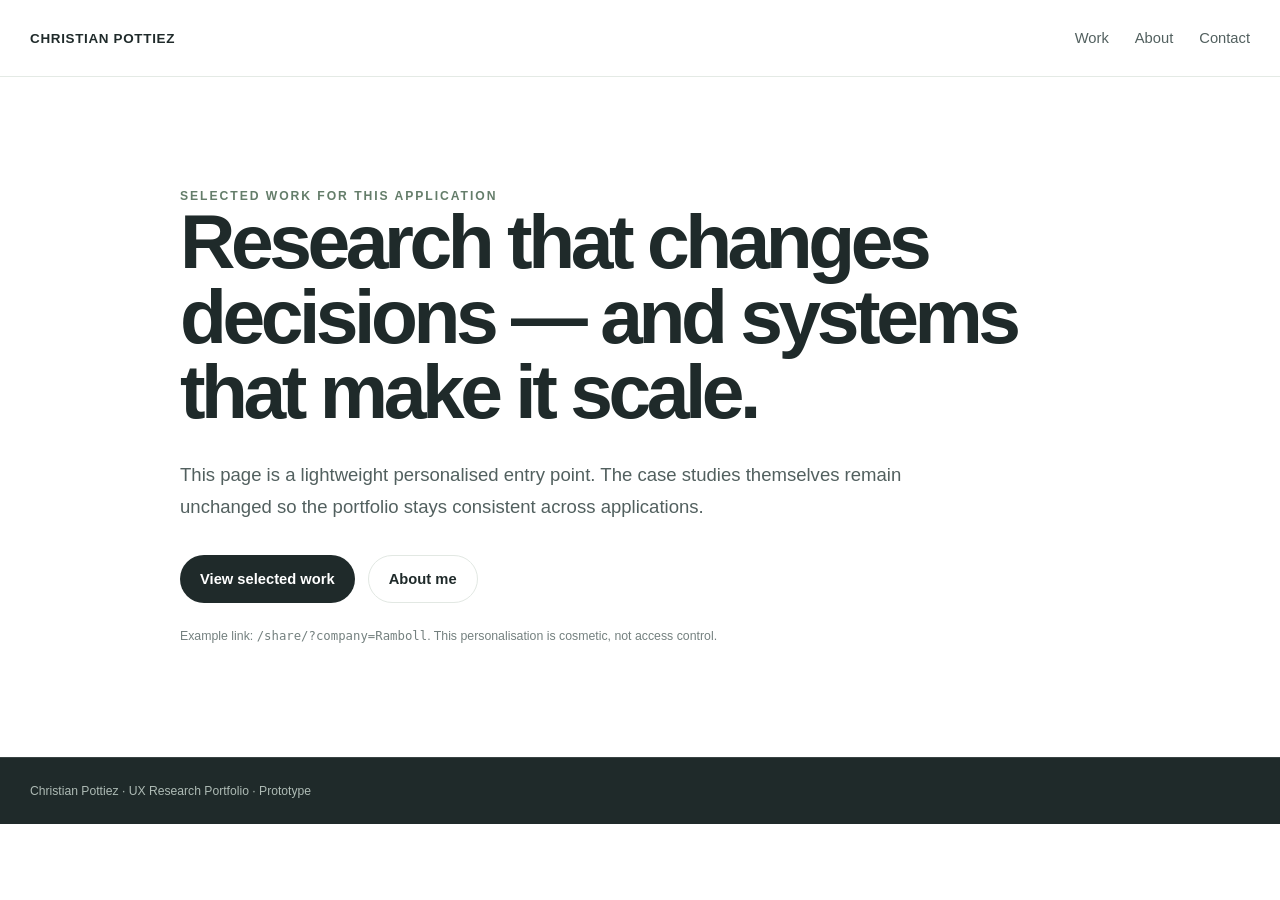
==== share/index.html @ 921a6a71 "Initial portfolio website" ====
<!doctype html><html lang="en"><head>
<meta charset="utf-8"><meta name="viewport" content="width=device-width, initial-scale=1">
<meta name="robots" content="noindex,nofollow">
<title>Selected work — Christian Pottiez</title>
<link rel="icon" href="../assets/icons/favicon.svg" type="image/svg+xml">
<link rel="stylesheet" href="../assets/css/styles.css">
</head>
<body><header class="nav"><div class="wrap nav-inner">
<a class="brand" href="../index.html">Christian Pottiez</a>
<nav class="nav-links"><a href="../index.html#work">Work</a><a href="../index.html#about">About</a><a href="../index.html#contact">Contact</a></nav>
</div></header>
<main><section class="hero"><div class="wrap" style="max-width:920px">
<div class="eyebrow">Selected work for <span data-company>this application</span></div>
<h1 style="font-size:clamp(3rem,6vw,5.6rem)">Research that changes decisions — and systems that make it scale.</h1>
<p class="hero-copy">This page is a lightweight personalised entry point. The case studies themselves remain unchanged so the portfolio stays consistent across applications.</p>
<div class="button-row"><a class="btn btn-dark" href="../index.html#work">View selected work</a><a class="btn btn-light" href="../index.html#about">About me</a></div>
<p class="confidential">Example link: <code>/share/?company=Ramboll</code>. This personalisation is cosmetic, not access control.</p>
</div></section></main><footer class="footer"><div class="wrap">Christian Pottiez · UX Research Portfolio · Prototype</div></footer><script src="../assets/js/main.js"></script></body></html>
---- assets/css/styles.css ----
:root{
  --ink:#1f2a2a; --slate:#52605f; --muted:#74807f;
  --sage:#647d6a; --sage-2:#778f7d; --sage-soft:#e8eee9; --sage-bg:#f4f7f4;
  --line:#e2e8e3; --white:#fff; --max:1220px; --radius:26px;
  --shadow:0 22px 60px rgba(31,42,42,.075);
}
*{box-sizing:border-box}
html{scroll-behavior:smooth}
body{margin:0;background:#fff;color:var(--ink);font-family:Inter,ui-sans-serif,-apple-system,BlinkMacSystemFont,"Segoe UI",Roboto,Helvetica,Arial,sans-serif;-webkit-font-smoothing:antialiased}
img{max-width:100%;display:block} a{color:inherit}
.wrap{width:min(calc(100% - 48px),var(--max));margin:0 auto}
.nav{position:sticky;top:0;z-index:50;background:rgba(255,255,255,.9);backdrop-filter:blur(16px);border-bottom:1px solid rgba(226,232,227,.9)}
.nav-inner{height:76px;display:flex;justify-content:space-between;align-items:center;gap:24px}
.brand{text-decoration:none;text-transform:uppercase;font-weight:750;letter-spacing:.05em;font-size:.84rem}
.nav-links{display:flex;align-items:center;gap:26px}.nav-links a{text-decoration:none;color:var(--slate);font-size:.92rem}.nav-links a:hover{color:var(--ink)}
.eyebrow{font-size:.76rem;line-height:1.2;text-transform:uppercase;letter-spacing:.16em;color:var(--sage);font-weight:760}
.hero{padding:112px 0 98px}.hero-grid{display:grid;grid-template-columns:1.18fr .82fr;gap:72px;align-items:center}
h1{font-size:clamp(3.1rem,6vw,6.25rem);line-height:.98;letter-spacing:-.058em;margin:0}
.hero-copy{font-size:1.16rem;color:var(--slate);line-height:1.72;max-width:760px;margin:30px 0 32px}
.hero-art{min-height:430px;border:1px solid var(--line);border-radius:38px;background:linear-gradient(145deg,var(--sage-bg),#fff);box-shadow:var(--shadow);position:relative;overflow:hidden}
.hero-art:before,.hero-art:after{content:"";position:absolute;border:1px solid #c9d4ca;border-radius:50%}
.hero-art:before{width:330px;height:330px;right:-50px;top:55px}.hero-art:after{width:230px;height:230px;left:38px;bottom:-26px}
.dot{position:absolute;width:18px;height:18px;border-radius:50%;background:var(--sage-2);box-shadow:0 0 0 11px rgba(119,143,125,.11)}
.d1{left:72px;top:88px}.d2{right:110px;top:125px}.d3{left:165px;bottom:112px}.d4{right:80px;bottom:76px}
.hero-art-label{position:absolute;left:42px;right:42px;bottom:38px;color:var(--slate);font-size:.86rem;line-height:1.55}
.button-row{display:flex;gap:13px;flex-wrap:wrap}.btn{display:inline-flex;min-height:48px;align-items:center;justify-content:center;padding:0 20px;border-radius:999px;text-decoration:none;font-weight:680;font-size:.92rem}
.btn-dark{background:var(--ink);color:#fff}.btn-light{border:1px solid var(--line);background:#fff}
.section{padding:110px 0;border-top:1px solid var(--line)}
.section-head{display:flex;justify-content:space-between;align-items:end;gap:42px;margin-bottom:54px}
.section-head h2,.display{font-size:clamp(2.3rem,4vw,4rem);line-height:1;letter-spacing:-.047em;margin:0}
.section-head p{max-width:540px;margin:0;color:var(--slate);line-height:1.68}
.case-grid{display:grid;grid-template-columns:1fr 1fr;gap:26px}
.case-card{min-height:405px;padding:34px;border:1px solid var(--line);border-radius:var(--radius);text-decoration:none;display:flex;flex-direction:column;justify-content:space-between;background:linear-gradient(180deg,#fff 0%,var(--sage-bg) 160%);transition:.2s ease}
.case-card:hover{transform:translateY(-4px);box-shadow:var(--shadow);border-color:#c9d4ca}
.case-top{display:flex;align-items:flex-start;justify-content:space-between;gap:18px}.case-no{font-size:.73rem;letter-spacing:.15em;color:var(--sage);font-weight:760}.case-icon{width:48px;height:48px}
.case-card h3{font-size:2.08rem;line-height:1.06;letter-spacing:-.037em;margin:28px 0 16px}.case-card p{margin:0;color:var(--slate);line-height:1.67;max-width:560px}
.tags{display:flex;flex-wrap:wrap;gap:8px;margin-top:30px}.tag{border:1px solid var(--line);background:#fff;border-radius:999px;padding:8px 10px;font-size:.74rem;color:var(--slate)}
.note{font-size:.77rem;color:var(--muted);line-height:1.55;margin-top:32px}
.how-grid{display:grid;grid-template-columns:repeat(3,1fr)}.how{padding:34px 32px;border-left:1px solid #c9d4ca}.how:first-child{border-left:0}
.how img{width:48px;height:48px;margin-bottom:22px}.how .n{font-size:.72rem;color:var(--sage);font-weight:760;letter-spacing:.15em}.how h3{font-size:1.75rem;letter-spacing:-.03em;margin:26px 0 12px}.how p{margin:0;color:var(--slate);line-height:1.67}
.about-grid{display:grid;grid-template-columns:.72fr 1.28fr;gap:76px;align-items:start}.portrait{border-radius:32px;border:1px solid var(--line);background:var(--sage-bg)}
.about h2{font-size:clamp(2.5rem,4vw,4.2rem);line-height:1;letter-spacing:-.05em;margin:0 0 32px}.about p{font-size:1.07rem;color:var(--slate);line-height:1.78;margin:0 0 20px}
.contact{padding:100px 0;background:var(--ink);color:#fff}.contact-grid{display:grid;grid-template-columns:1.2fr .8fr;gap:62px;align-items:end}.contact h2{font-size:clamp(2.6rem,5vw,5rem);line-height:1;letter-spacing:-.052em;margin:0}.contact p{color:#cad4ce;line-height:1.7;margin:0}
.footer{padding:26px 0;background:var(--ink);border-top:1px solid rgba(255,255,255,.12);color:#aebbb5;font-size:.76rem}

.case-hero{padding:102px 0 72px}.case-hero h1{max-width:1030px}.case-lede{font-size:1.16rem;line-height:1.72;color:var(--slate);max-width:830px;margin:30px 0 0}
.meta-grid{display:grid;grid-template-columns:repeat(3,1fr);gap:18px;margin-top:52px}.meta{padding:22px 24px;background:var(--sage-bg);border-radius:20px}.meta strong{display:block;font-size:.72rem;text-transform:uppercase;letter-spacing:.13em;color:var(--sage);margin-bottom:8px}.meta span{font-size:.92rem;color:var(--slate);line-height:1.5}
.case-section{padding:92px 0;border-top:1px solid var(--line)}.split{display:grid;grid-template-columns:.68fr 1.32fr;gap:74px;align-items:start}.split h2{font-size:2rem;letter-spacing:-.035em;margin:0}
.body p{font-size:1.02rem;line-height:1.78;color:var(--slate);margin:0 0 18px}.body h3{font-size:1.55rem;letter-spacing:-.03em;margin:34px 0 12px}.body ul{margin:14px 0 0;padding-left:20px;color:var(--slate);line-height:1.72}
.visual{margin-top:30px;border:1px solid var(--line);border-radius:28px;background:var(--sage-bg);padding:26px}.visual img{width:100%;border-radius:18px}
.kpi-grid{display:grid;grid-template-columns:repeat(3,1fr);gap:18px}.kpi{padding:28px;border:1px solid var(--line);border-radius:22px;background:#fff}.kpi .big{font-size:2.5rem;font-weight:760;letter-spacing:-.05em}.kpi p{font-size:.92rem;line-height:1.55;color:var(--slate);margin:8px 0 0}
.pill-row{display:flex;flex-wrap:wrap;gap:10px}.pill{padding:10px 13px;border-radius:999px;background:var(--sage-bg);border:1px solid var(--line);font-size:.8rem;color:var(--slate)}
.flow-list{display:grid;gap:14px}.flow-item{display:grid;grid-template-columns:44px 1fr;gap:14px;align-items:start}.flow-item img{width:38px;height:38px}.flow-item strong{display:block;margin-bottom:4px}.flow-item p{margin:0;color:var(--slate);font-size:.94rem;line-height:1.6}
.evidence-grid{display:grid;grid-template-columns:repeat(3,1fr);gap:18px}.evidence{border:1px solid var(--line);border-radius:22px;overflow:hidden;background:#fff}.evidence img{width:100%}.evidence .copy{padding:18px}.evidence .copy strong{display:block;margin-bottom:6px}.evidence .copy p{margin:0;color:var(--slate);font-size:.86rem;line-height:1.55}
.callout{padding:34px;border-radius:24px;background:var(--sage-soft);border:1px solid #cbd8cd}.callout strong{font-size:1.2rem;display:block;margin-bottom:10px}.callout p{margin:0;color:var(--slate);line-height:1.7}
.next{padding:70px 0;border-top:1px solid var(--line)}.next a{text-decoration:none;display:flex;justify-content:space-between;align-items:center;gap:30px;padding:26px 0}.next span{color:var(--sage);text-transform:uppercase;letter-spacing:.14em;font-size:.72rem;font-weight:760}.next strong{font-size:1.6rem;letter-spacing:-.03em}
.confidential{font-size:.77rem;color:var(--muted);line-height:1.55;margin-top:24px}

@media(max-width:920px){
  .hero-grid,.about-grid,.contact-grid,.split{grid-template-columns:1fr}
  .hero{padding-top:76px}.hero-art{min-height:320px}.case-grid{grid-template-columns:1fr}
  .how-grid{grid-template-columns:1fr}.how{border-left:0;border-top:1px solid #c9d4ca}.how:first-child{border-top:0}
  .section-head{display:block}.section-head p{margin-top:22px}
  .meta-grid,.kpi-grid,.evidence-grid{grid-template-columns:1fr}
}
@media(max-width:620px){
  .wrap{width:min(calc(100% - 28px),var(--max))}.nav-inner{height:68px}.nav-links{gap:14px}.nav-links a:nth-child(2){display:none}
  h1{font-size:3.2rem}.hero{padding:64px 0 76px}.section,.case-section{padding:78px 0}.case-card{min-height:340px;padding:26px}
}
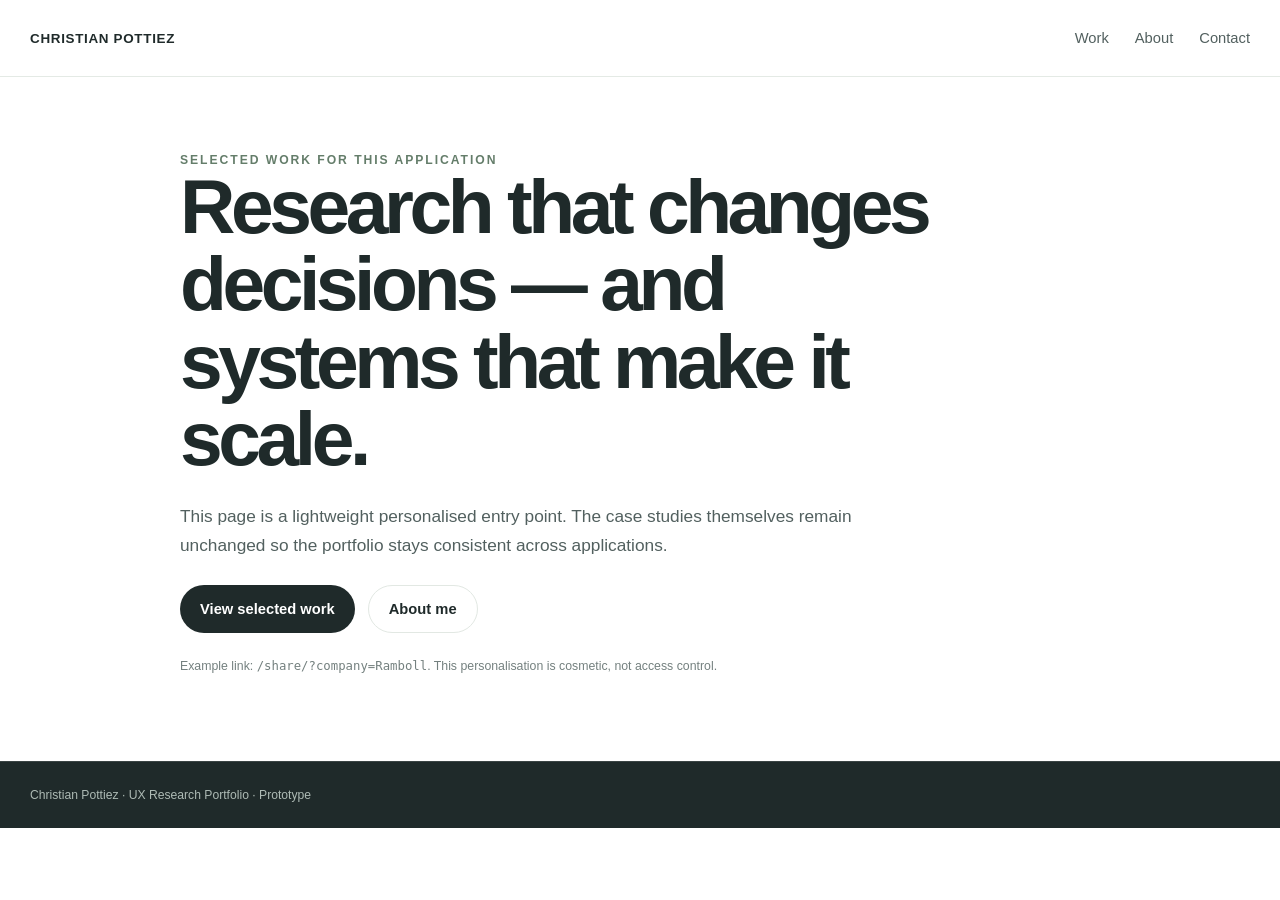
==== commit 6478a5c3: "Bust stylesheet cache" ====
--- a/share/index.html
+++ b/share/index.html
@@ -3,7 +3,7 @@
 <meta name="robots" content="noindex,nofollow">
 <title>Selected work — Christian Pottiez</title>
 <link rel="icon" href="../assets/icons/favicon.svg" type="image/svg+xml">
-<link rel="stylesheet" href="../assets/css/styles.css">
+<link rel="stylesheet" href="../assets/css/styles.css?v=20260906-1">
 </head>
 <body><header class="nav"><div class="wrap nav-inner">
 <a class="brand" href="../index.html">Christian Pottiez</a>
@@ -15,4 +15,4 @@
 <p class="hero-copy">This page is a lightweight personalised entry point. The case studies themselves remain unchanged so the portfolio stays consistent across applications.</p>
 <div class="button-row"><a class="btn btn-dark" href="../index.html#work">View selected work</a><a class="btn btn-light" href="../index.html#about">About me</a></div>
 <p class="confidential">Example link: <code>/share/?company=Ramboll</code>. This personalisation is cosmetic, not access control.</p>
-</div></section></main><footer class="footer"><div class="wrap">Christian Pottiez · UX Research Portfolio · Prototype</div></footer><script src="../assets/js/main.js"></script></body></html>+</div></section></main><footer class="footer"><div class="wrap">Christian Pottiez · UX Research Portfolio · Prototype</div></footer><script src="../assets/js/main.js"></script></body></html>
--- a/assets/css/styles.css
+++ b/assets/css/styles.css
@@ -15,15 +15,22 @@
 .brand{text-decoration:none;text-transform:uppercase;font-weight:750;letter-spacing:.05em;font-size:.84rem}
 .nav-links{display:flex;align-items:center;gap:26px}.nav-links a{text-decoration:none;color:var(--slate);font-size:.92rem}.nav-links a:hover{color:var(--ink)}
 .eyebrow{font-size:.76rem;line-height:1.2;text-transform:uppercase;letter-spacing:.16em;color:var(--sage);font-weight:760}
-.hero{padding:112px 0 98px}.hero-grid{display:grid;grid-template-columns:1.18fr .82fr;gap:72px;align-items:center}
+.hero{padding:76px 0 72px}.hero-grid{display:grid;grid-template-columns:minmax(0,1.28fr) minmax(400px,.72fr);gap:58px;align-items:center}
 h1{font-size:clamp(3.1rem,6vw,6.25rem);line-height:.98;letter-spacing:-.058em;margin:0}
-.hero-copy{font-size:1.16rem;color:var(--slate);line-height:1.72;max-width:760px;margin:30px 0 32px}
-.hero-art{min-height:430px;border:1px solid var(--line);border-radius:38px;background:linear-gradient(145deg,var(--sage-bg),#fff);box-shadow:var(--shadow);position:relative;overflow:hidden}
-.hero-art:before,.hero-art:after{content:"";position:absolute;border:1px solid #c9d4ca;border-radius:50%}
-.hero-art:before{width:330px;height:330px;right:-50px;top:55px}.hero-art:after{width:230px;height:230px;left:38px;bottom:-26px}
-.dot{position:absolute;width:18px;height:18px;border-radius:50%;background:var(--sage-2);box-shadow:0 0 0 11px rgba(119,143,125,.11)}
-.d1{left:72px;top:88px}.d2{right:110px;top:125px}.d3{left:165px;bottom:112px}.d4{right:80px;bottom:76px}
-.hero-art-label{position:absolute;left:42px;right:42px;bottom:38px;color:var(--slate);font-size:.86rem;line-height:1.55}
+.hero h1{font-size:clamp(3.75rem,4.75vw,4.35rem);line-height:1.01;max-width:750px}
+.hero-copy{font-size:1.08rem;color:var(--slate);line-height:1.66;max-width:700px;margin:24px 0 26px}
+.hero-art{min-height:486px;border:1px solid var(--line);border-radius:38px;background:radial-gradient(circle at 68% 36%,rgba(232,238,233,.3),transparent 32%),linear-gradient(145deg,var(--sage-bg),#fff);box-shadow:var(--shadow);position:relative;overflow:hidden;padding:32px}
+.hero-art:before{content:"";position:absolute;width:360px;height:360px;border:1px solid rgba(100,125,106,.16);border-radius:50%;left:50%;top:48%;transform:translate(-50%,-50%)}
+.hero-art-kicker{position:relative;z-index:2;font-size:.68rem;line-height:1;text-transform:uppercase;letter-spacing:.16em;color:var(--sage);font-weight:760}
+.hero-system{position:absolute;inset:74px 26px 76px}
+.system-core{position:absolute;left:50%;top:50%;transform:translate(-50%,-50%);width:142px;height:142px;border-radius:50%;display:flex;flex-direction:column;align-items:center;justify-content:center;text-align:center;background:var(--ink);color:#fff;box-shadow:0 18px 40px rgba(31,42,42,.2);z-index:3}
+.system-core span{font-size:.62rem;letter-spacing:.18em;color:#bfcfc4;margin-bottom:8px}.system-core strong{font-size:1.08rem;line-height:1.15;letter-spacing:-.02em}
+.system-node{position:absolute;width:132px;padding:14px 15px;border:1px solid #d7e0d8;border-radius:16px;background:rgba(255,255,255,.94);box-shadow:0 10px 28px rgba(31,42,42,.08);z-index:2}
+.system-node span{display:block;font-size:.58rem;letter-spacing:.14em;color:var(--sage);font-weight:760;margin-bottom:8px}.system-node strong{display:block;font-size:.83rem}.system-node small{display:block;font-size:.68rem;color:var(--muted);margin-top:3px}
+.node-research{left:0;top:16px}.node-decisions{right:0;top:92px}.node-scale{left:12px;bottom:0}
+.system-line{position:absolute;height:1px;background:#aebfb1;transform-origin:left center;z-index:1}.line-1{width:128px;left:101px;top:80px;transform:rotate(27deg)}.line-2{width:118px;left:57%;top:50%;transform:rotate(-20deg)}.line-3{width:126px;left:103px;bottom:76px;transform:rotate(-26deg)}
+.system-line:after{content:"";position:absolute;right:-1px;top:-3px;width:7px;height:7px;border-radius:50%;background:var(--sage-2)}
+.hero-art-label{position:absolute;left:32px;right:32px;bottom:27px;color:var(--slate);font-size:.8rem;line-height:1.5;border-top:1px solid var(--line);padding-top:16px}
 .button-row{display:flex;gap:13px;flex-wrap:wrap}.btn{display:inline-flex;min-height:48px;align-items:center;justify-content:center;padding:0 20px;border-radius:999px;text-decoration:none;font-weight:680;font-size:.92rem}
 .btn-dark{background:var(--ink);color:#fff}.btn-light{border:1px solid var(--line);background:#fff}
 .section{padding:110px 0;border-top:1px solid var(--line)}
@@ -59,12 +66,12 @@
 
 @media(max-width:920px){
   .hero-grid,.about-grid,.contact-grid,.split{grid-template-columns:1fr}
-  .hero{padding-top:76px}.hero-art{min-height:320px}.case-grid{grid-template-columns:1fr}
+  .hero{padding-top:68px}.hero h1{max-width:780px}.hero-art{min-height:430px}.case-grid{grid-template-columns:1fr}
   .how-grid{grid-template-columns:1fr}.how{border-left:0;border-top:1px solid #c9d4ca}.how:first-child{border-top:0}
   .section-head{display:block}.section-head p{margin-top:22px}
   .meta-grid,.kpi-grid,.evidence-grid{grid-template-columns:1fr}
 }
 @media(max-width:620px){
   .wrap{width:min(calc(100% - 28px),var(--max))}.nav-inner{height:68px}.nav-links{gap:14px}.nav-links a:nth-child(2){display:none}
-  h1{font-size:3.2rem}.hero{padding:64px 0 76px}.section,.case-section{padding:78px 0}.case-card{min-height:340px;padding:26px}
+  h1{font-size:3.2rem}.hero{padding:56px 0 68px}.hero h1{font-size:clamp(2.8rem,13vw,3.45rem)}.hero-copy{font-size:1rem}.hero-art{min-height:390px;padding:24px}.hero-system{inset:62px 16px 76px}.system-core{width:118px;height:118px}.system-node{width:112px;padding:11px}.node-decisions{top:82px}.system-line{display:none}.hero-art-label{left:24px;right:24px}.section,.case-section{padding:78px 0}.case-card{min-height:340px;padding:26px}
 }
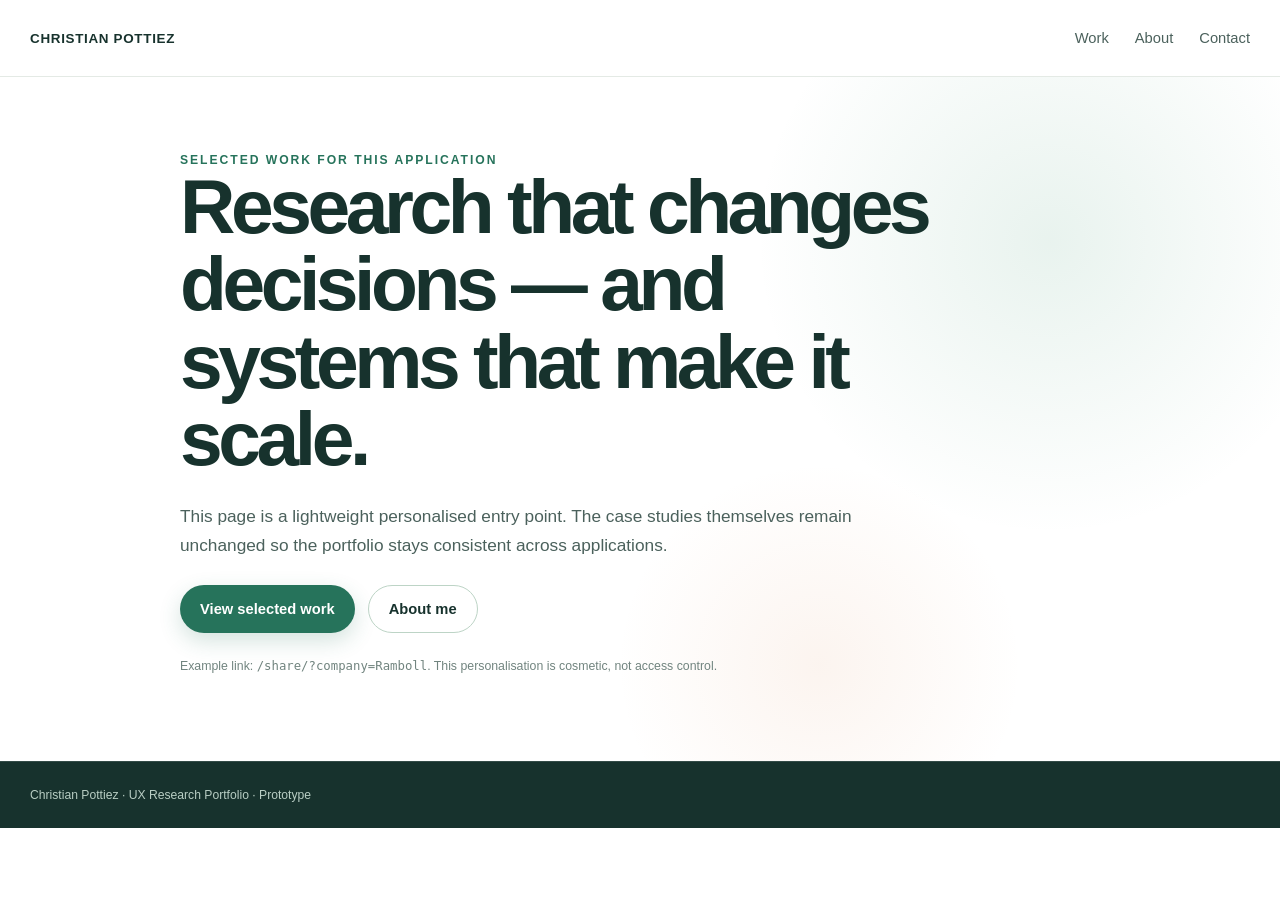
==== commit 590a3bfc: "Add color and refine homepage story" ====
--- a/share/index.html
+++ b/share/index.html
@@ -3,7 +3,7 @@
 <meta name="robots" content="noindex,nofollow">
 <title>Selected work — Christian Pottiez</title>
 <link rel="icon" href="../assets/icons/favicon.svg" type="image/svg+xml">
-<link rel="stylesheet" href="../assets/css/styles.css?v=20260906-1">
+<link rel="stylesheet" href="../assets/css/styles.css?v=20260906-2">
 </head>
 <body><header class="nav"><div class="wrap nav-inner">
 <a class="brand" href="../index.html">Christian Pottiez</a>
--- a/assets/css/styles.css
+++ b/assets/css/styles.css
@@ -1,9 +1,10 @@
 
 :root{
-  --ink:#1f2a2a; --slate:#52605f; --muted:#74807f;
-  --sage:#647d6a; --sage-2:#778f7d; --sage-soft:#e8eee9; --sage-bg:#f4f7f4;
-  --line:#e2e8e3; --white:#fff; --max:1220px; --radius:26px;
-  --shadow:0 22px 60px rgba(31,42,42,.075);
+  --ink:#17322d; --slate:#4b615c; --muted:#71847f;
+  --sage:#26735b; --sage-2:#51a17d; --sage-soft:#dceee4; --sage-bg:#eff7f2;
+  --mint:#bfe4d1; --teal-soft:#dcecef; --warm:#df9564; --warm-soft:#f6e1d3;
+  --line:#d8e4dc; --white:#fff; --max:1220px; --radius:26px;
+  --shadow:0 22px 60px rgba(23,50,45,.1);
 }
 *{box-sizing:border-box}
 html{scroll-behavior:smooth}
@@ -15,30 +16,31 @@
 .brand{text-decoration:none;text-transform:uppercase;font-weight:750;letter-spacing:.05em;font-size:.84rem}
 .nav-links{display:flex;align-items:center;gap:26px}.nav-links a{text-decoration:none;color:var(--slate);font-size:.92rem}.nav-links a:hover{color:var(--ink)}
 .eyebrow{font-size:.76rem;line-height:1.2;text-transform:uppercase;letter-spacing:.16em;color:var(--sage);font-weight:760}
-.hero{padding:76px 0 72px}.hero-grid{display:grid;grid-template-columns:minmax(0,1.28fr) minmax(400px,.72fr);gap:58px;align-items:center}
+.hero{padding:76px 0 72px;background:radial-gradient(circle at 82% 24%,rgba(81,161,125,.13),transparent 25%),radial-gradient(circle at 64% 86%,rgba(223,149,100,.1),transparent 20%)}.hero-grid{display:grid;grid-template-columns:minmax(0,1.28fr) minmax(400px,.72fr);gap:58px;align-items:center}
 h1{font-size:clamp(3.1rem,6vw,6.25rem);line-height:.98;letter-spacing:-.058em;margin:0}
 .hero h1{font-size:clamp(3.75rem,4.75vw,4.35rem);line-height:1.01;max-width:750px}
 .hero-copy{font-size:1.08rem;color:var(--slate);line-height:1.66;max-width:700px;margin:24px 0 26px}
-.hero-art{min-height:486px;border:1px solid var(--line);border-radius:38px;background:radial-gradient(circle at 68% 36%,rgba(232,238,233,.3),transparent 32%),linear-gradient(145deg,var(--sage-bg),#fff);box-shadow:var(--shadow);position:relative;overflow:hidden;padding:32px}
-.hero-art:before{content:"";position:absolute;width:360px;height:360px;border:1px solid rgba(100,125,106,.16);border-radius:50%;left:50%;top:48%;transform:translate(-50%,-50%)}
+.hero-art{min-height:486px;border:1px solid #bad6c6;border-radius:38px;background:linear-gradient(145deg,#d7eee2 0%,#edf7f1 47%,#faeee5 100%);box-shadow:var(--shadow);position:relative;overflow:hidden;padding:32px}
+.hero-art:before{content:"";position:absolute;width:310px;height:310px;border:1px solid rgba(38,115,91,.18);border-radius:50%;right:-92px;top:-80px}.hero-art:after{content:"";position:absolute;width:180px;height:180px;border-radius:50%;background:rgba(223,149,100,.16);left:-62px;bottom:-72px}
 .hero-art-kicker{position:relative;z-index:2;font-size:.68rem;line-height:1;text-transform:uppercase;letter-spacing:.16em;color:var(--sage);font-weight:760}
-.hero-system{position:absolute;inset:74px 26px 76px}
-.system-core{position:absolute;left:50%;top:50%;transform:translate(-50%,-50%);width:142px;height:142px;border-radius:50%;display:flex;flex-direction:column;align-items:center;justify-content:center;text-align:center;background:var(--ink);color:#fff;box-shadow:0 18px 40px rgba(31,42,42,.2);z-index:3}
-.system-core span{font-size:.62rem;letter-spacing:.18em;color:#bfcfc4;margin-bottom:8px}.system-core strong{font-size:1.08rem;line-height:1.15;letter-spacing:-.02em}
-.system-node{position:absolute;width:132px;padding:14px 15px;border:1px solid #d7e0d8;border-radius:16px;background:rgba(255,255,255,.94);box-shadow:0 10px 28px rgba(31,42,42,.08);z-index:2}
-.system-node span{display:block;font-size:.58rem;letter-spacing:.14em;color:var(--sage);font-weight:760;margin-bottom:8px}.system-node strong{display:block;font-size:.83rem}.system-node small{display:block;font-size:.68rem;color:var(--muted);margin-top:3px}
-.node-research{left:0;top:16px}.node-decisions{right:0;top:92px}.node-scale{left:12px;bottom:0}
-.system-line{position:absolute;height:1px;background:#aebfb1;transform-origin:left center;z-index:1}.line-1{width:128px;left:101px;top:80px;transform:rotate(27deg)}.line-2{width:118px;left:57%;top:50%;transform:rotate(-20deg)}.line-3{width:126px;left:103px;bottom:76px;transform:rotate(-26deg)}
-.system-line:after{content:"";position:absolute;right:-1px;top:-3px;width:7px;height:7px;border-radius:50%;background:var(--sage-2)}
-.hero-art-label{position:absolute;left:32px;right:32px;bottom:27px;color:var(--slate);font-size:.8rem;line-height:1.5;border-top:1px solid var(--line);padding-top:16px}
+.product-loop{position:absolute;inset:72px 28px 80px}
+.loop-card{position:absolute;border-radius:20px;padding:18px 20px;box-shadow:0 13px 32px rgba(23,50,45,.11);z-index:2}
+.loop-card>span{display:block;font-size:.58rem;letter-spacing:.15em;font-weight:780;margin-bottom:10px}.loop-card>strong{display:block;font-size:1rem;line-height:1.15;letter-spacing:-.025em}.loop-card>small{display:block;font-size:.69rem;line-height:1.4;margin-top:9px}
+.loop-research{width:226px;left:0;top:0;background:rgba(255,255,255,.94);border:1px solid #a8cfbb}.loop-research>span{color:var(--sage)}
+.loop-pills{display:flex;gap:5px;flex-wrap:wrap;margin-top:14px}.loop-pills small{font-size:.61rem;padding:5px 7px;border-radius:999px;background:var(--sage-soft);color:var(--sage)}
+.loop-decide{width:205px;right:0;top:102px;background:var(--ink);color:#fff;border:1px solid var(--ink)}.loop-decide>span{color:#8fd0b2}.loop-decide>strong{font-size:1.18rem}.loop-decide>small{color:#c9d9d4}
+.loop-learn{width:238px;left:18px;bottom:0;background:var(--warm-soft);border:1px solid #e8bd9f}.loop-learn>span{color:#a9562f}.loop-learn>small{color:#795b4b}
+.loop-connector{position:absolute;width:100px;height:54px;border-right:2px solid rgba(38,115,91,.48);border-bottom:2px solid rgba(38,115,91,.48);border-radius:0 0 28px 0;z-index:1}.loop-connector:after{content:"";position:absolute;width:8px;height:8px;border-right:2px solid var(--sage);border-bottom:2px solid var(--sage);transform:rotate(45deg)}
+.connector-one{left:48%;top:60px}.connector-one:after{right:-6px;bottom:-5px}.connector-two{right:35%;top:194px;transform:rotate(145deg)}.connector-two:after{right:-6px;bottom:-5px}
+.hero-art-label{position:absolute;left:32px;right:32px;bottom:27px;color:var(--slate);font-size:.8rem;line-height:1.5;border-top:1px solid rgba(38,115,91,.2);padding-top:16px;display:flex;align-items:center;gap:9px}.hero-art-label i{width:9px;height:9px;border-radius:50%;background:var(--warm);box-shadow:0 0 0 5px rgba(223,149,100,.16);flex:0 0 auto}
 .button-row{display:flex;gap:13px;flex-wrap:wrap}.btn{display:inline-flex;min-height:48px;align-items:center;justify-content:center;padding:0 20px;border-radius:999px;text-decoration:none;font-weight:680;font-size:.92rem}
-.btn-dark{background:var(--ink);color:#fff}.btn-light{border:1px solid var(--line);background:#fff}
+.btn-dark{background:var(--sage);color:#fff;box-shadow:0 8px 22px rgba(38,115,91,.2)}.btn-dark:hover{background:#1d5d49}.btn-light{border:1px solid #bdd4c6;background:rgba(255,255,255,.8)}
 .section{padding:110px 0;border-top:1px solid var(--line)}
 .section-head{display:flex;justify-content:space-between;align-items:end;gap:42px;margin-bottom:54px}
 .section-head h2,.display{font-size:clamp(2.3rem,4vw,4rem);line-height:1;letter-spacing:-.047em;margin:0}
 .section-head p{max-width:540px;margin:0;color:var(--slate);line-height:1.68}
 .case-grid{display:grid;grid-template-columns:1fr 1fr;gap:26px}
-.case-card{min-height:405px;padding:34px;border:1px solid var(--line);border-radius:var(--radius);text-decoration:none;display:flex;flex-direction:column;justify-content:space-between;background:linear-gradient(180deg,#fff 0%,var(--sage-bg) 160%);transition:.2s ease}
+.case-card{min-height:405px;padding:34px;border:1px solid var(--line);border-radius:var(--radius);text-decoration:none;display:flex;flex-direction:column;justify-content:space-between;background:linear-gradient(145deg,#fff 28%,var(--sage-soft) 145%);transition:.2s ease}.case-card:nth-child(2){background:linear-gradient(145deg,#fff 28%,var(--warm-soft) 145%)}.case-card:nth-child(3){background:linear-gradient(145deg,#fff 28%,var(--teal-soft) 145%)}.case-card:nth-child(4){background:linear-gradient(145deg,#fff 28%,#e8ede1 145%)}
 .case-card:hover{transform:translateY(-4px);box-shadow:var(--shadow);border-color:#c9d4ca}
 .case-top{display:flex;align-items:flex-start;justify-content:space-between;gap:18px}.case-no{font-size:.73rem;letter-spacing:.15em;color:var(--sage);font-weight:760}.case-icon{width:48px;height:48px}
 .case-card h3{font-size:2.08rem;line-height:1.06;letter-spacing:-.037em;margin:28px 0 16px}.case-card p{margin:0;color:var(--slate);line-height:1.67;max-width:560px}
@@ -48,8 +50,8 @@
 .how img{width:48px;height:48px;margin-bottom:22px}.how .n{font-size:.72rem;color:var(--sage);font-weight:760;letter-spacing:.15em}.how h3{font-size:1.75rem;letter-spacing:-.03em;margin:26px 0 12px}.how p{margin:0;color:var(--slate);line-height:1.67}
 .about-grid{display:grid;grid-template-columns:.72fr 1.28fr;gap:76px;align-items:start}.portrait{border-radius:32px;border:1px solid var(--line);background:var(--sage-bg)}
 .about h2{font-size:clamp(2.5rem,4vw,4.2rem);line-height:1;letter-spacing:-.05em;margin:0 0 32px}.about p{font-size:1.07rem;color:var(--slate);line-height:1.78;margin:0 0 20px}
-.contact{padding:100px 0;background:var(--ink);color:#fff}.contact-grid{display:grid;grid-template-columns:1.2fr .8fr;gap:62px;align-items:end}.contact h2{font-size:clamp(2.6rem,5vw,5rem);line-height:1;letter-spacing:-.052em;margin:0}.contact p{color:#cad4ce;line-height:1.7;margin:0}
-.footer{padding:26px 0;background:var(--ink);border-top:1px solid rgba(255,255,255,.12);color:#aebbb5;font-size:.76rem}
+.contact{padding:100px 0;background:linear-gradient(120deg,#17322d 0%,#215e4c 100%);color:#fff}.contact-grid{display:grid;grid-template-columns:1.2fr .8fr;gap:62px;align-items:end}.contact h2{font-size:clamp(2.6rem,5vw,5rem);line-height:1;letter-spacing:-.052em;margin:0}.contact p{color:#d3e5dc;line-height:1.7;margin:0}
+.footer{padding:26px 0;background:#17322d;border-top:1px solid rgba(255,255,255,.12);color:#b9cec4;font-size:.76rem}
 
 .case-hero{padding:102px 0 72px}.case-hero h1{max-width:1030px}.case-lede{font-size:1.16rem;line-height:1.72;color:var(--slate);max-width:830px;margin:30px 0 0}
 .meta-grid{display:grid;grid-template-columns:repeat(3,1fr);gap:18px;margin-top:52px}.meta{padding:22px 24px;background:var(--sage-bg);border-radius:20px}.meta strong{display:block;font-size:.72rem;text-transform:uppercase;letter-spacing:.13em;color:var(--sage);margin-bottom:8px}.meta span{font-size:.92rem;color:var(--slate);line-height:1.5}
@@ -73,5 +75,5 @@
 }
 @media(max-width:620px){
   .wrap{width:min(calc(100% - 28px),var(--max))}.nav-inner{height:68px}.nav-links{gap:14px}.nav-links a:nth-child(2){display:none}
-  h1{font-size:3.2rem}.hero{padding:56px 0 68px}.hero h1{font-size:clamp(2.8rem,13vw,3.45rem)}.hero-copy{font-size:1rem}.hero-art{min-height:390px;padding:24px}.hero-system{inset:62px 16px 76px}.system-core{width:118px;height:118px}.system-node{width:112px;padding:11px}.node-decisions{top:82px}.system-line{display:none}.hero-art-label{left:24px;right:24px}.section,.case-section{padding:78px 0}.case-card{min-height:340px;padding:26px}
+  h1{font-size:3.2rem}.hero{padding:56px 0 68px}.hero h1{font-size:clamp(2.8rem,13vw,3.45rem)}.hero-copy{font-size:1rem}.hero-art{min-height:410px;padding:24px}.product-loop{inset:60px 14px 76px}.loop-card{padding:13px 14px;border-radius:16px}.loop-research{width:190px}.loop-decide{width:170px;top:88px}.loop-decide>strong{font-size:1.02rem}.loop-learn{width:205px;left:4px}.loop-connector{display:none}.hero-art-label{left:24px;right:24px}.section,.case-section{padding:78px 0}.case-card{min-height:340px;padding:26px}
 }
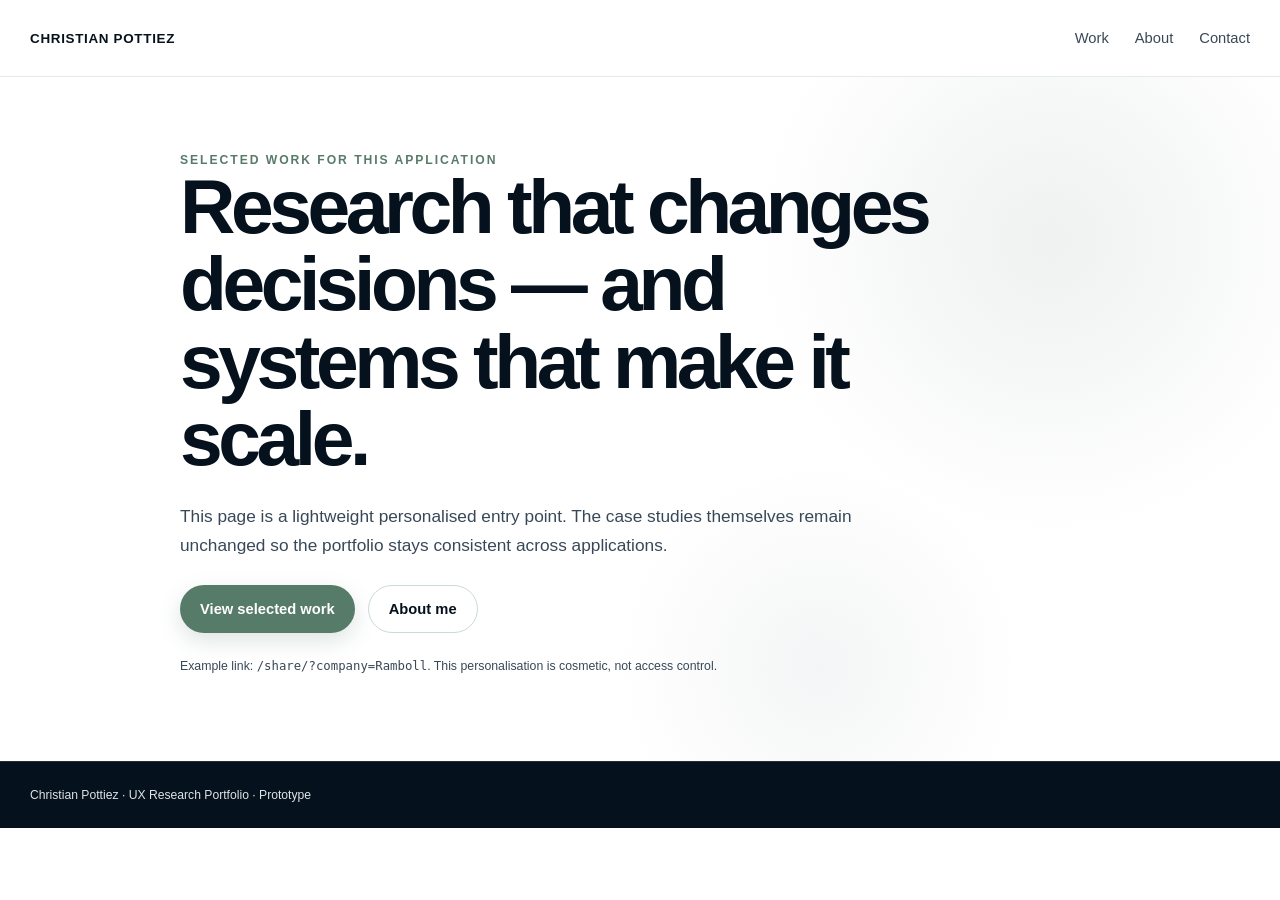
==== commit 497e98c7: "Align site with reference palette" ====
--- a/share/index.html
+++ b/share/index.html
@@ -2,8 +2,8 @@
 <meta charset="utf-8"><meta name="viewport" content="width=device-width, initial-scale=1">
 <meta name="robots" content="noindex,nofollow">
 <title>Selected work — Christian Pottiez</title>
-<link rel="icon" href="../assets/icons/favicon.svg" type="image/svg+xml">
-<link rel="stylesheet" href="../assets/css/styles.css?v=20260906-2">
+<link rel="icon" href="../assets/icons/favicon.svg?v=20260906-3" type="image/svg+xml">
+<link rel="stylesheet" href="../assets/css/styles.css?v=20260906-3">
 </head>
 <body><header class="nav"><div class="wrap nav-inner">
 <a class="brand" href="../index.html">Christian Pottiez</a>
--- a/assets/css/styles.css
+++ b/assets/css/styles.css
@@ -1,10 +1,10 @@
 
 :root{
-  --ink:#17322d; --slate:#4b615c; --muted:#71847f;
-  --sage:#26735b; --sage-2:#51a17d; --sage-soft:#dceee4; --sage-bg:#eff7f2;
-  --mint:#bfe4d1; --teal-soft:#dcecef; --warm:#df9564; --warm-soft:#f6e1d3;
-  --line:#d8e4dc; --white:#fff; --max:1220px; --radius:26px;
-  --shadow:0 22px 60px rgba(23,50,45,.1);
+  --ink:#05111c; --slate:#384858; --muted:#384858;
+  --sage:#577b69; --sage-2:#73907f; --sage-soft:#cbdcd0; --sage-bg:rgba(203,220,208,.24);
+  --blue-soft:#dfe4e7;
+  --line:#e3e7e5; --white:#fff; --max:1220px; --radius:26px;
+  --shadow:0 22px 60px rgba(5,17,28,.085);
 }
 *{box-sizing:border-box}
 html{scroll-behavior:smooth}
@@ -16,42 +16,42 @@
 .brand{text-decoration:none;text-transform:uppercase;font-weight:750;letter-spacing:.05em;font-size:.84rem}
 .nav-links{display:flex;align-items:center;gap:26px}.nav-links a{text-decoration:none;color:var(--slate);font-size:.92rem}.nav-links a:hover{color:var(--ink)}
 .eyebrow{font-size:.76rem;line-height:1.2;text-transform:uppercase;letter-spacing:.16em;color:var(--sage);font-weight:760}
-.hero{padding:76px 0 72px;background:radial-gradient(circle at 82% 24%,rgba(81,161,125,.13),transparent 25%),radial-gradient(circle at 64% 86%,rgba(223,149,100,.1),transparent 20%)}.hero-grid{display:grid;grid-template-columns:minmax(0,1.28fr) minmax(400px,.72fr);gap:58px;align-items:center}
+.hero{padding:76px 0 72px;background:radial-gradient(circle at 82% 24%,rgba(115,144,127,.12),transparent 25%),radial-gradient(circle at 64% 86%,rgba(56,72,88,.055),transparent 20%)}.hero-grid{display:grid;grid-template-columns:minmax(0,1.28fr) minmax(400px,.72fr);gap:58px;align-items:center}
 h1{font-size:clamp(3.1rem,6vw,6.25rem);line-height:.98;letter-spacing:-.058em;margin:0}
 .hero h1{font-size:clamp(3.75rem,4.75vw,4.35rem);line-height:1.01;max-width:750px}
 .hero-copy{font-size:1.08rem;color:var(--slate);line-height:1.66;max-width:700px;margin:24px 0 26px}
-.hero-art{min-height:486px;border:1px solid #bad6c6;border-radius:38px;background:linear-gradient(145deg,#d7eee2 0%,#edf7f1 47%,#faeee5 100%);box-shadow:var(--shadow);position:relative;overflow:hidden;padding:32px}
-.hero-art:before{content:"";position:absolute;width:310px;height:310px;border:1px solid rgba(38,115,91,.18);border-radius:50%;right:-92px;top:-80px}.hero-art:after{content:"";position:absolute;width:180px;height:180px;border-radius:50%;background:rgba(223,149,100,.16);left:-62px;bottom:-72px}
+.hero-art{min-height:486px;border:1px solid var(--sage-soft);border-radius:38px;background:linear-gradient(145deg,rgba(203,220,208,.78) 0%,#f7f8f6 52%,rgba(223,228,231,.8) 100%);box-shadow:var(--shadow);position:relative;overflow:hidden;padding:32px}
+.hero-art:before{content:"";position:absolute;width:310px;height:310px;border:1px solid rgba(87,123,105,.22);border-radius:50%;right:-92px;top:-80px}.hero-art:after{content:"";position:absolute;width:180px;height:180px;border-radius:50%;background:rgba(56,72,88,.09);left:-62px;bottom:-72px}
 .hero-art-kicker{position:relative;z-index:2;font-size:.68rem;line-height:1;text-transform:uppercase;letter-spacing:.16em;color:var(--sage);font-weight:760}
 .product-loop{position:absolute;inset:72px 28px 80px}
-.loop-card{position:absolute;border-radius:20px;padding:18px 20px;box-shadow:0 13px 32px rgba(23,50,45,.11);z-index:2}
+.loop-card{position:absolute;border-radius:20px;padding:18px 20px;box-shadow:0 13px 32px rgba(5,17,28,.1);z-index:2}
 .loop-card>span{display:block;font-size:.58rem;letter-spacing:.15em;font-weight:780;margin-bottom:10px}.loop-card>strong{display:block;font-size:1rem;line-height:1.15;letter-spacing:-.025em}.loop-card>small{display:block;font-size:.69rem;line-height:1.4;margin-top:9px}
-.loop-research{width:226px;left:0;top:0;background:rgba(255,255,255,.94);border:1px solid #a8cfbb}.loop-research>span{color:var(--sage)}
+.loop-research{width:226px;left:0;top:0;background:rgba(255,255,255,.94);border:1px solid var(--sage-2)}.loop-research>span{color:var(--sage)}
 .loop-pills{display:flex;gap:5px;flex-wrap:wrap;margin-top:14px}.loop-pills small{font-size:.61rem;padding:5px 7px;border-radius:999px;background:var(--sage-soft);color:var(--sage)}
-.loop-decide{width:205px;right:0;top:102px;background:var(--ink);color:#fff;border:1px solid var(--ink)}.loop-decide>span{color:#8fd0b2}.loop-decide>strong{font-size:1.18rem}.loop-decide>small{color:#c9d9d4}
-.loop-learn{width:238px;left:18px;bottom:0;background:var(--warm-soft);border:1px solid #e8bd9f}.loop-learn>span{color:#a9562f}.loop-learn>small{color:#795b4b}
-.loop-connector{position:absolute;width:100px;height:54px;border-right:2px solid rgba(38,115,91,.48);border-bottom:2px solid rgba(38,115,91,.48);border-radius:0 0 28px 0;z-index:1}.loop-connector:after{content:"";position:absolute;width:8px;height:8px;border-right:2px solid var(--sage);border-bottom:2px solid var(--sage);transform:rotate(45deg)}
+.loop-decide{width:205px;right:0;top:102px;background:var(--slate);color:#fff;border:1px solid var(--slate)}.loop-decide>span{color:var(--sage-soft)}.loop-decide>strong{font-size:1.18rem}.loop-decide>small{color:var(--blue-soft)}
+.loop-learn{width:238px;left:18px;bottom:0;background:var(--blue-soft);border:1px solid var(--slate)}.loop-learn>span{color:var(--slate)}.loop-learn>small{color:var(--slate)}
+.loop-connector{position:absolute;width:100px;height:54px;border-right:2px solid rgba(87,123,105,.55);border-bottom:2px solid rgba(87,123,105,.55);border-radius:0 0 28px 0;z-index:1}.loop-connector:after{content:"";position:absolute;width:8px;height:8px;border-right:2px solid var(--sage);border-bottom:2px solid var(--sage);transform:rotate(45deg)}
 .connector-one{left:48%;top:60px}.connector-one:after{right:-6px;bottom:-5px}.connector-two{right:35%;top:194px;transform:rotate(145deg)}.connector-two:after{right:-6px;bottom:-5px}
-.hero-art-label{position:absolute;left:32px;right:32px;bottom:27px;color:var(--slate);font-size:.8rem;line-height:1.5;border-top:1px solid rgba(38,115,91,.2);padding-top:16px;display:flex;align-items:center;gap:9px}.hero-art-label i{width:9px;height:9px;border-radius:50%;background:var(--warm);box-shadow:0 0 0 5px rgba(223,149,100,.16);flex:0 0 auto}
+.hero-art-label{position:absolute;left:32px;right:32px;bottom:27px;color:var(--slate);font-size:.8rem;line-height:1.5;border-top:1px solid rgba(87,123,105,.25);padding-top:16px;display:flex;align-items:center;gap:9px}.hero-art-label i{width:9px;height:9px;border-radius:50%;background:var(--sage);box-shadow:0 0 0 5px rgba(203,220,208,.7);flex:0 0 auto}
 .button-row{display:flex;gap:13px;flex-wrap:wrap}.btn{display:inline-flex;min-height:48px;align-items:center;justify-content:center;padding:0 20px;border-radius:999px;text-decoration:none;font-weight:680;font-size:.92rem}
-.btn-dark{background:var(--sage);color:#fff;box-shadow:0 8px 22px rgba(38,115,91,.2)}.btn-dark:hover{background:#1d5d49}.btn-light{border:1px solid #bdd4c6;background:rgba(255,255,255,.8)}
+.btn-dark{background:var(--sage);color:#fff;box-shadow:0 8px 22px rgba(87,123,105,.2)}.btn-dark:hover{background:var(--sage-2)}.btn-light{border:1px solid var(--sage-soft);background:rgba(255,255,255,.8)}
 .section{padding:110px 0;border-top:1px solid var(--line)}
 .section-head{display:flex;justify-content:space-between;align-items:end;gap:42px;margin-bottom:54px}
 .section-head h2,.display{font-size:clamp(2.3rem,4vw,4rem);line-height:1;letter-spacing:-.047em;margin:0}
 .section-head p{max-width:540px;margin:0;color:var(--slate);line-height:1.68}
 .case-grid{display:grid;grid-template-columns:1fr 1fr;gap:26px}
-.case-card{min-height:405px;padding:34px;border:1px solid var(--line);border-radius:var(--radius);text-decoration:none;display:flex;flex-direction:column;justify-content:space-between;background:linear-gradient(145deg,#fff 28%,var(--sage-soft) 145%);transition:.2s ease}.case-card:nth-child(2){background:linear-gradient(145deg,#fff 28%,var(--warm-soft) 145%)}.case-card:nth-child(3){background:linear-gradient(145deg,#fff 28%,var(--teal-soft) 145%)}.case-card:nth-child(4){background:linear-gradient(145deg,#fff 28%,#e8ede1 145%)}
-.case-card:hover{transform:translateY(-4px);box-shadow:var(--shadow);border-color:#c9d4ca}
+.case-card{min-height:405px;padding:34px;border:1px solid var(--line);border-radius:var(--radius);text-decoration:none;display:flex;flex-direction:column;justify-content:space-between;background:linear-gradient(145deg,#fff 32%,rgba(203,220,208,.65) 145%);transition:.2s ease}.case-card:nth-child(even){background:linear-gradient(145deg,#fff 32%,rgba(223,228,231,.85) 145%)}
+.case-card:hover{transform:translateY(-4px);box-shadow:var(--shadow);border-color:var(--sage-soft)}
 .case-top{display:flex;align-items:flex-start;justify-content:space-between;gap:18px}.case-no{font-size:.73rem;letter-spacing:.15em;color:var(--sage);font-weight:760}.case-icon{width:48px;height:48px}
 .case-card h3{font-size:2.08rem;line-height:1.06;letter-spacing:-.037em;margin:28px 0 16px}.case-card p{margin:0;color:var(--slate);line-height:1.67;max-width:560px}
 .tags{display:flex;flex-wrap:wrap;gap:8px;margin-top:30px}.tag{border:1px solid var(--line);background:#fff;border-radius:999px;padding:8px 10px;font-size:.74rem;color:var(--slate)}
 .note{font-size:.77rem;color:var(--muted);line-height:1.55;margin-top:32px}
-.how-grid{display:grid;grid-template-columns:repeat(3,1fr)}.how{padding:34px 32px;border-left:1px solid #c9d4ca}.how:first-child{border-left:0}
+.how-grid{display:grid;grid-template-columns:repeat(3,1fr)}.how{padding:34px 32px;border-left:1px solid var(--sage-soft)}.how:first-child{border-left:0}
 .how img{width:48px;height:48px;margin-bottom:22px}.how .n{font-size:.72rem;color:var(--sage);font-weight:760;letter-spacing:.15em}.how h3{font-size:1.75rem;letter-spacing:-.03em;margin:26px 0 12px}.how p{margin:0;color:var(--slate);line-height:1.67}
 .about-grid{display:grid;grid-template-columns:.72fr 1.28fr;gap:76px;align-items:start}.portrait{border-radius:32px;border:1px solid var(--line);background:var(--sage-bg)}
 .about h2{font-size:clamp(2.5rem,4vw,4.2rem);line-height:1;letter-spacing:-.05em;margin:0 0 32px}.about p{font-size:1.07rem;color:var(--slate);line-height:1.78;margin:0 0 20px}
-.contact{padding:100px 0;background:linear-gradient(120deg,#17322d 0%,#215e4c 100%);color:#fff}.contact-grid{display:grid;grid-template-columns:1.2fr .8fr;gap:62px;align-items:end}.contact h2{font-size:clamp(2.6rem,5vw,5rem);line-height:1;letter-spacing:-.052em;margin:0}.contact p{color:#d3e5dc;line-height:1.7;margin:0}
-.footer{padding:26px 0;background:#17322d;border-top:1px solid rgba(255,255,255,.12);color:#b9cec4;font-size:.76rem}
+.contact{padding:100px 0;background:linear-gradient(120deg,var(--ink) 0%,var(--slate) 100%);color:#fff}.contact-grid{display:grid;grid-template-columns:1.2fr .8fr;gap:62px;align-items:end}.contact h2{font-size:clamp(2.6rem,5vw,5rem);line-height:1;letter-spacing:-.052em;margin:0}.contact p{color:var(--blue-soft);line-height:1.7;margin:0}
+.footer{padding:26px 0;background:var(--ink);border-top:1px solid rgba(255,255,255,.12);color:var(--blue-soft);font-size:.76rem}
 
 .case-hero{padding:102px 0 72px}.case-hero h1{max-width:1030px}.case-lede{font-size:1.16rem;line-height:1.72;color:var(--slate);max-width:830px;margin:30px 0 0}
 .meta-grid{display:grid;grid-template-columns:repeat(3,1fr);gap:18px;margin-top:52px}.meta{padding:22px 24px;background:var(--sage-bg);border-radius:20px}.meta strong{display:block;font-size:.72rem;text-transform:uppercase;letter-spacing:.13em;color:var(--sage);margin-bottom:8px}.meta span{font-size:.92rem;color:var(--slate);line-height:1.5}
@@ -62,14 +62,14 @@
 .pill-row{display:flex;flex-wrap:wrap;gap:10px}.pill{padding:10px 13px;border-radius:999px;background:var(--sage-bg);border:1px solid var(--line);font-size:.8rem;color:var(--slate)}
 .flow-list{display:grid;gap:14px}.flow-item{display:grid;grid-template-columns:44px 1fr;gap:14px;align-items:start}.flow-item img{width:38px;height:38px}.flow-item strong{display:block;margin-bottom:4px}.flow-item p{margin:0;color:var(--slate);font-size:.94rem;line-height:1.6}
 .evidence-grid{display:grid;grid-template-columns:repeat(3,1fr);gap:18px}.evidence{border:1px solid var(--line);border-radius:22px;overflow:hidden;background:#fff}.evidence img{width:100%}.evidence .copy{padding:18px}.evidence .copy strong{display:block;margin-bottom:6px}.evidence .copy p{margin:0;color:var(--slate);font-size:.86rem;line-height:1.55}
-.callout{padding:34px;border-radius:24px;background:var(--sage-soft);border:1px solid #cbd8cd}.callout strong{font-size:1.2rem;display:block;margin-bottom:10px}.callout p{margin:0;color:var(--slate);line-height:1.7}
+.callout{padding:34px;border-radius:24px;background:var(--sage-soft);border:1px solid var(--sage-2)}.callout strong{font-size:1.2rem;display:block;margin-bottom:10px}.callout p{margin:0;color:var(--slate);line-height:1.7}
 .next{padding:70px 0;border-top:1px solid var(--line)}.next a{text-decoration:none;display:flex;justify-content:space-between;align-items:center;gap:30px;padding:26px 0}.next span{color:var(--sage);text-transform:uppercase;letter-spacing:.14em;font-size:.72rem;font-weight:760}.next strong{font-size:1.6rem;letter-spacing:-.03em}
 .confidential{font-size:.77rem;color:var(--muted);line-height:1.55;margin-top:24px}
 
 @media(max-width:920px){
   .hero-grid,.about-grid,.contact-grid,.split{grid-template-columns:1fr}
   .hero{padding-top:68px}.hero h1{max-width:780px}.hero-art{min-height:430px}.case-grid{grid-template-columns:1fr}
-  .how-grid{grid-template-columns:1fr}.how{border-left:0;border-top:1px solid #c9d4ca}.how:first-child{border-top:0}
+  .how-grid{grid-template-columns:1fr}.how{border-left:0;border-top:1px solid var(--sage-soft)}.how:first-child{border-top:0}
   .section-head{display:block}.section-head p{margin-top:22px}
   .meta-grid,.kpi-grid,.evidence-grid{grid-template-columns:1fr}
 }
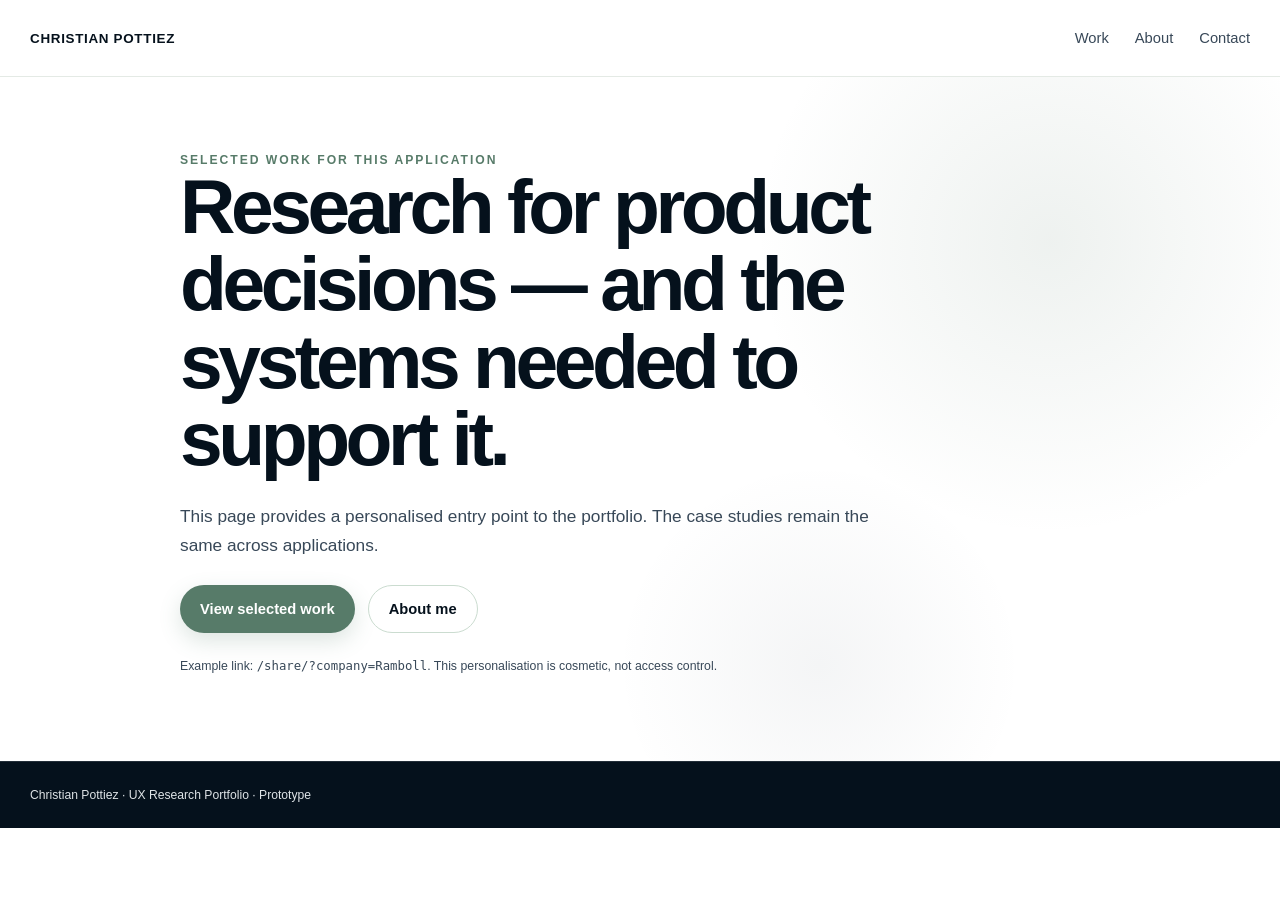
==== commit 51390bf4: "Refine portfolio copy for a more natural tone" ====
--- a/share/index.html
+++ b/share/index.html
@@ -11,8 +11,8 @@
 </div></header>
 <main><section class="hero"><div class="wrap" style="max-width:920px">
 <div class="eyebrow">Selected work for <span data-company>this application</span></div>
-<h1 style="font-size:clamp(3rem,6vw,5.6rem)">Research that changes decisions — and systems that make it scale.</h1>
-<p class="hero-copy">This page is a lightweight personalised entry point. The case studies themselves remain unchanged so the portfolio stays consistent across applications.</p>
+<h1 style="font-size:clamp(3rem,6vw,5.6rem)">Research for product decisions — and the systems needed to support it.</h1>
+<p class="hero-copy">This page provides a personalised entry point to the portfolio. The case studies remain the same across applications.</p>
 <div class="button-row"><a class="btn btn-dark" href="../index.html#work">View selected work</a><a class="btn btn-light" href="../index.html#about">About me</a></div>
 <p class="confidential">Example link: <code>/share/?company=Ramboll</code>. This personalisation is cosmetic, not access control.</p>
 </div></section></main><footer class="footer"><div class="wrap">Christian Pottiez · UX Research Portfolio · Prototype</div></footer><script src="../assets/js/main.js"></script></body></html>
--- a/assets/css/styles.css
+++ b/assets/css/styles.css
@@ -20,6 +20,7 @@
 h1{font-size:clamp(3.1rem,6vw,6.25rem);line-height:.98;letter-spacing:-.058em;margin:0}
 .hero h1{font-size:clamp(3.75rem,4.75vw,4.35rem);line-height:1.01;max-width:750px}
 .hero-copy{font-size:1.08rem;color:var(--slate);line-height:1.66;max-width:700px;margin:24px 0 26px}
+.hero-graphic{width:100%;max-width:480px;justify-self:end;border-radius:22px;box-shadow:var(--shadow)}
 .hero-art{min-height:486px;border:1px solid var(--sage-soft);border-radius:38px;background:linear-gradient(145deg,rgba(203,220,208,.78) 0%,#f7f8f6 52%,rgba(223,228,231,.8) 100%);box-shadow:var(--shadow);position:relative;overflow:hidden;padding:32px}
 .hero-art:before{content:"";position:absolute;width:310px;height:310px;border:1px solid rgba(87,123,105,.22);border-radius:50%;right:-92px;top:-80px}.hero-art:after{content:"";position:absolute;width:180px;height:180px;border-radius:50%;background:rgba(56,72,88,.09);left:-62px;bottom:-72px}
 .hero-art-kicker{position:relative;z-index:2;font-size:.68rem;line-height:1;text-transform:uppercase;letter-spacing:.16em;color:var(--sage);font-weight:760}
@@ -51,6 +52,7 @@
 .about-grid{display:grid;grid-template-columns:.72fr 1.28fr;gap:76px;align-items:start}.portrait{border-radius:32px;border:1px solid var(--line);background:var(--sage-bg)}
 .about h2{font-size:clamp(2.5rem,4vw,4.2rem);line-height:1;letter-spacing:-.05em;margin:0 0 32px}.about p{font-size:1.07rem;color:var(--slate);line-height:1.78;margin:0 0 20px}
 .contact{padding:100px 0;background:linear-gradient(120deg,var(--ink) 0%,var(--slate) 100%);color:#fff}.contact-grid{display:grid;grid-template-columns:1.2fr .8fr;gap:62px;align-items:end}.contact h2{font-size:clamp(2.6rem,5vw,5rem);line-height:1;letter-spacing:-.052em;margin:0}.contact p{color:var(--blue-soft);line-height:1.7;margin:0}
+.contact-details{display:grid;gap:10px;margin:28px 0 0}.contact-details div{display:grid;grid-template-columns:76px minmax(0,1fr);gap:16px;padding-top:10px;border-top:1px solid rgba(255,255,255,.18)}.contact-details dt{color:var(--sage-2);font-size:.7rem;font-weight:760;letter-spacing:.13em;text-transform:uppercase}.contact-details dd{margin:0;color:#fff;overflow-wrap:anywhere}
 .footer{padding:26px 0;background:var(--ink);border-top:1px solid rgba(255,255,255,.12);color:var(--blue-soft);font-size:.76rem}
 
 .case-hero{padding:102px 0 72px}.case-hero h1{max-width:1030px}.case-lede{font-size:1.16rem;line-height:1.72;color:var(--slate);max-width:830px;margin:30px 0 0}
@@ -68,6 +70,7 @@
 
 @media(max-width:920px){
   .hero-grid,.about-grid,.contact-grid,.split{grid-template-columns:1fr}
+  .hero-graphic{justify-self:center}
   .hero{padding-top:68px}.hero h1{max-width:780px}.hero-art{min-height:430px}.case-grid{grid-template-columns:1fr}
   .how-grid{grid-template-columns:1fr}.how{border-left:0;border-top:1px solid var(--sage-soft)}.how:first-child{border-top:0}
   .section-head{display:block}.section-head p{margin-top:22px}
